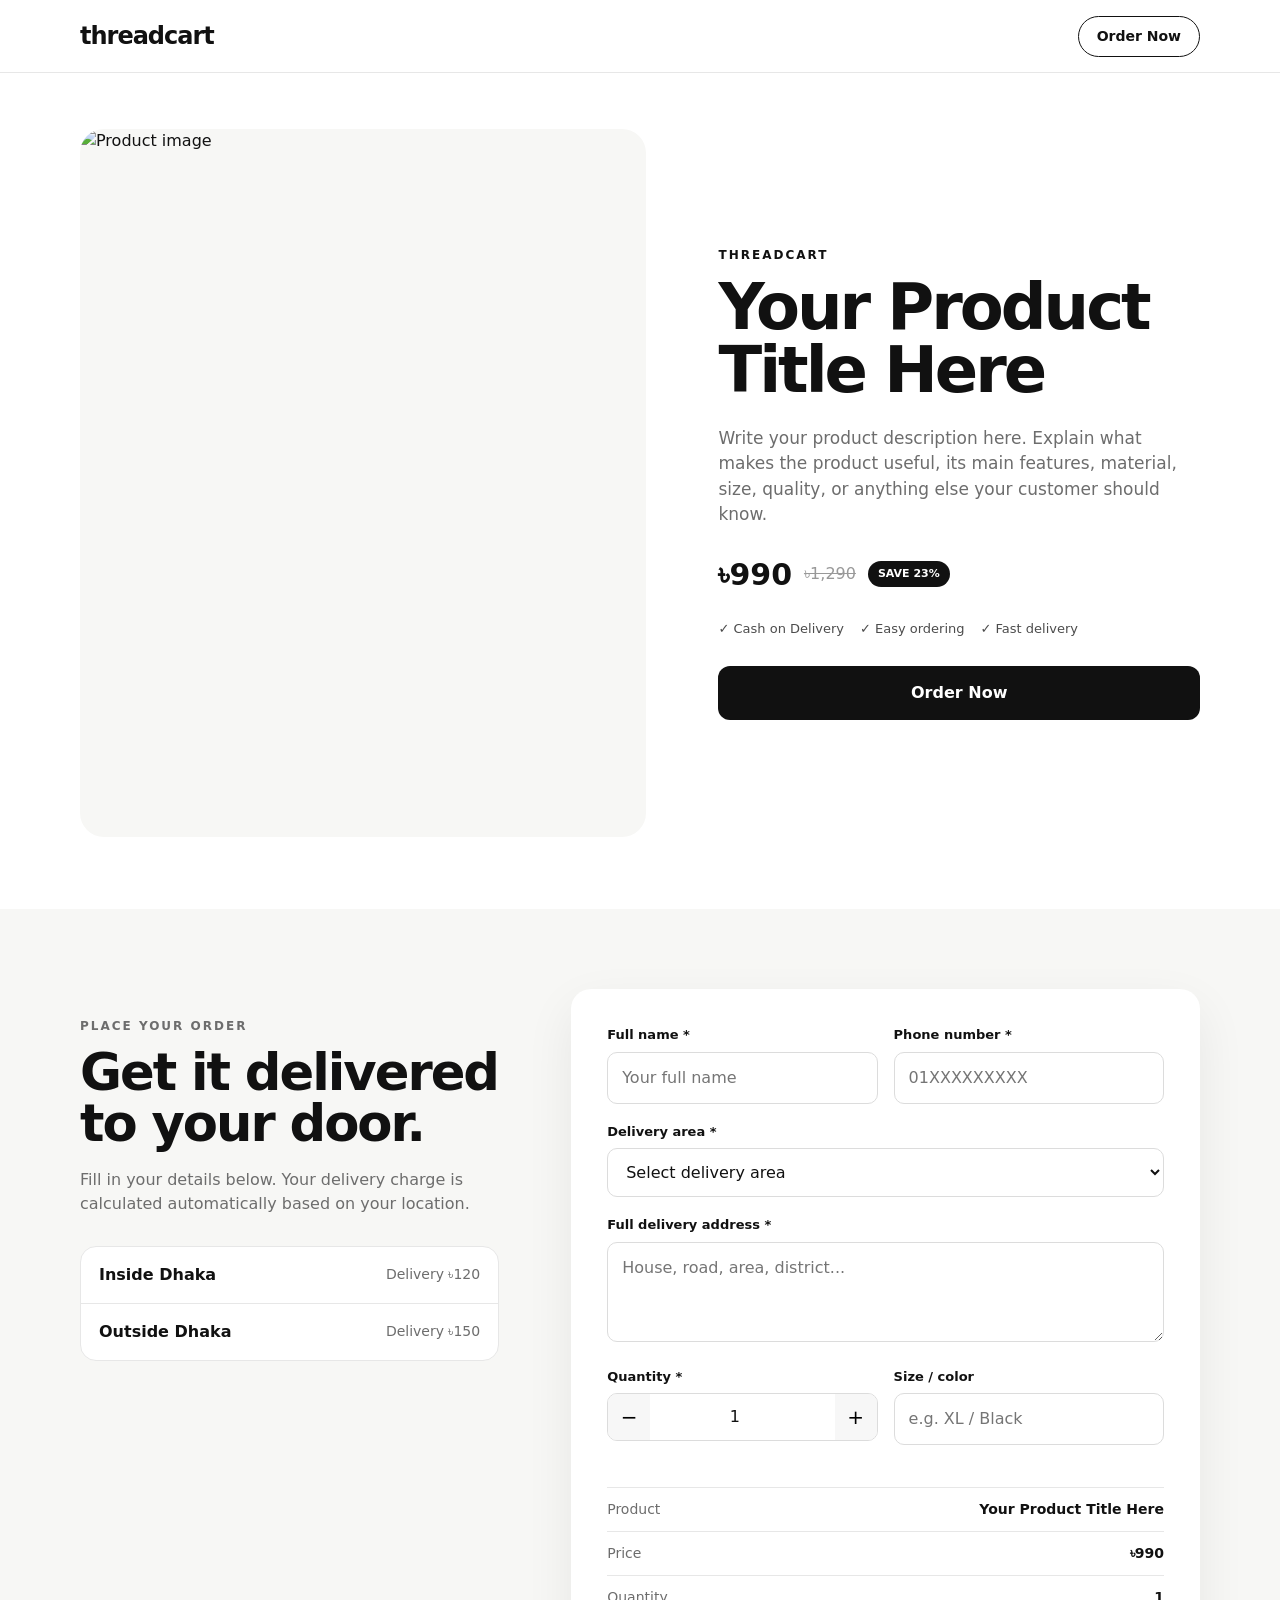
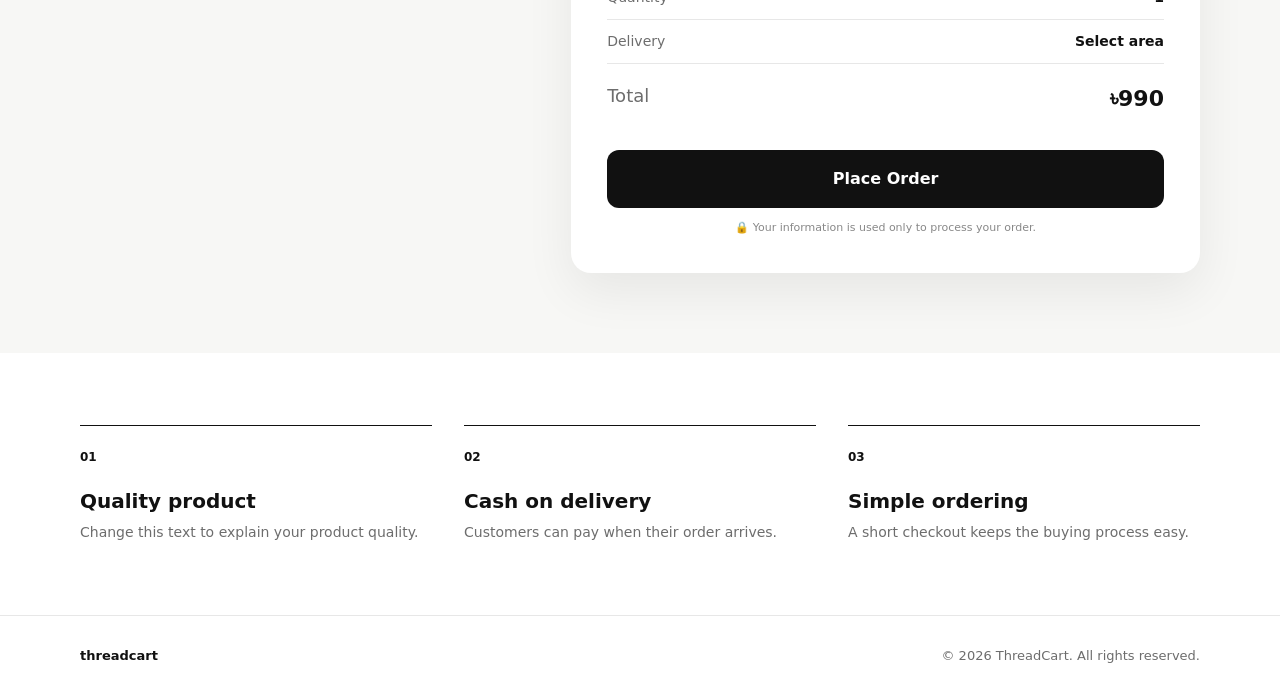
==== index.html @ 8a4804e3 "Add files via upload" ====
<!DOCTYPE html>
<html lang="en">
<head>
  <meta charset="UTF-8">
  <meta name="viewport" content="width=device-width, initial-scale=1.0">
  <meta name="description" content="ThreadCart - Order your favorite product online.">
  <title>ThreadCart | Product</title>
  <link rel="stylesheet" href="style.css">
</head>
<body>

  <!-- =========================
       THREADCART PRODUCT PAGE
       ========================= -->

  <header class="site-header">
    <div class="container header-inner">
      <a href="#" class="logo">threadcart</a>
      <a href="#order" class="header-order-btn">Order Now</a>
    </div>
  </header>

  <main>
    <!-- PRODUCT SECTION -->
    <section class="product-section">
      <div class="container product-grid">

        <div class="product-image-wrap">
          <!-- CHANGE PRODUCT IMAGE HERE -->
          <img
            src="https://placehold.co/900x1100/f3f3f3/222?text=Your+Product"
            alt="Product image"
            class="product-image"
          >
        </div>

        <div class="product-info">

          <!-- =========================================
               CHANGE PRODUCT TITLE HERE
               ========================================= -->
          <p class="eyebrow">THREADCART</p>
          <h1 id="productTitle">Your Product Title Here</h1>

          <!-- =========================================
               CHANGE PRODUCT DESCRIPTION HERE
               ========================================= -->
          <div class="product-description">
            <p id="productDescription">
              Write your product description here. Explain what makes the
              product useful, its main features, material, size, quality,
              or anything else your customer should know.
            </p>
          </div>

          <!-- CHANGE PRODUCT PRICE HERE -->
          <div class="price-row">
            <span class="price" id="productPrice" data-price="990">৳990</span>
            <span class="old-price">৳1,290</span>
            <span class="discount">SAVE 23%</span>
          </div>

          <div class="trust-row">
            <span>✓ Cash on Delivery</span>
            <span>✓ Easy ordering</span>
            <span>✓ Fast delivery</span>
          </div>

          <a href="#order" class="primary-btn">Order Now</a>
        </div>
      </div>
    </section>

    <!-- ORDER SECTION -->
    <section class="order-section" id="order">
      <div class="container order-layout">

        <div class="order-copy">
          <p class="eyebrow">PLACE YOUR ORDER</p>
          <h2>Get it delivered to your door.</h2>
          <p>
            Fill in your details below. Your delivery charge is calculated
            automatically based on your location.
          </p>

          <div class="delivery-card">
            <div>
              <strong>Inside Dhaka</strong>
              <span>Delivery ৳120</span>
            </div>
            <div>
              <strong>Outside Dhaka</strong>
              <span>Delivery ৳150</span>
            </div>
          </div>
        </div>

        <div class="order-card">
          <!--
            EMAIL SETUP:
            Replace YOUR_EMAIL_HERE with the email address where you want
            to receive orders.

            Example:
            https://formsubmit.co/yourname@example.com

            FormSubmit is used here so the site can work on GitHub Pages
            without your own backend.
          -->
          <form
            id="orderForm"
            action="https://formsubmit.co/mujahidmahfuj1@gmail.com"
            method="POST"
          >

            <input type="hidden" name="_subject" value="New ThreadCart Order">
            <input type="hidden" name="_template" value="table">
            <input type="hidden" name="_captcha" value="true">
            <input type="hidden" name="_next" value="https://YOUR-GITHUB-USERNAME.github.io/YOUR-REPOSITORY/order-success.html">

            <!-- These hidden fields are filled by JavaScript -->
            <input type="hidden" name="Product" id="emailProduct">
            <input type="hidden" name="Unit Price" id="emailUnitPrice">
            <input type="hidden" name="Quantity" id="emailQuantity">
            <input type="hidden" name="Delivery Area" id="emailArea">
            <input type="hidden" name="Delivery Charge" id="emailDelivery">
            <input type="hidden" name="Total Amount" id="emailTotal">

            <div class="form-row">
              <div class="field">
                <label for="name">Full name *</label>
                <input type="text" id="name" name="Customer Name" placeholder="Your full name" required>
              </div>

              <div class="field">
                <label for="phone">Phone number *</label>
                <input
                  type="tel"
                  id="phone"
                  name="Phone"
                  placeholder="01XXXXXXXXX"
                  inputmode="numeric"
                  required
                >
              </div>
            </div>

            <div class="field">
              <label for="area">Delivery area *</label>
              <select id="area" name="Location" required>
                <option value="">Select delivery area</option>
                <option value="Inside Dhaka" data-charge="120">Inside Dhaka — ৳120</option>
                <option value="Outside Dhaka" data-charge="150">Outside Dhaka — ৳150</option>
              </select>
            </div>

            <div class="field">
              <label for="address">Full delivery address *</label>
              <textarea
                id="address"
                name="Delivery Address"
                rows="3"
                placeholder="House, road, area, district..."
                required
              ></textarea>
            </div>

            <div class="form-row">
              <div class="field">
                <label for="quantity">Quantity *</label>
                <div class="quantity-control">
                  <button type="button" id="minusBtn" aria-label="Decrease quantity">−</button>
                  <input type="number" id="quantity" name="Quantity Input" value="1" min="1" max="20" readonly>
                  <button type="button" id="plusBtn" aria-label="Increase quantity">+</button>
                </div>
              </div>

              <div class="field">
                <label for="variant">Size / color</label>
                <input
                  type="text"
                  id="variant"
                  name="Size or Color"
                  placeholder="e.g. XL / Black"
                >
              </div>
            </div>

            <div class="summary">
              <div><span>Product</span><strong id="summaryProduct">Your Product Title Here</strong></div>
              <div><span>Price</span><strong id="summaryPrice">৳990</strong></div>
              <div><span>Quantity</span><strong id="summaryQuantity">1</strong></div>
              <div><span>Delivery</span><strong id="summaryDelivery">Select area</strong></div>
              <div class="total"><span>Total</span><strong id="summaryTotal">৳990</strong></div>
            </div>

            <button type="submit" class="submit-btn">Place Order</button>

            <p class="secure-note">🔒 Your information is used only to process your order.</p>
          </form>
        </div>
      </div>
    </section>

    <!-- FEATURES -->
    <section class="features-section">
      <div class="container features-grid">
        <div class="feature">
          <span>01</span>
          <h3>Quality product</h3>
          <p>Change this text to explain your product quality.</p>
        </div>
        <div class="feature">
          <span>02</span>
          <h3>Cash on delivery</h3>
          <p>Customers can pay when their order arrives.</p>
        </div>
        <div class="feature">
          <span>03</span>
          <h3>Simple ordering</h3>
          <p>A short checkout keeps the buying process easy.</p>
        </div>
      </div>
    </section>
  </main>

  <footer>
    <div class="container footer-inner">
      <strong>threadcart</strong>
      <span>© <span id="year"></span> ThreadCart. All rights reserved.</span>
    </div>
  </footer>

  <script src="script.js"></script>
</body>
</html>
---- style.css ----
/* ==============================
   THREADCART
   Main stylesheet
   ============================== */

:root {
  --ink: #111111;
  --muted: #6d6d6d;
  --line: #e7e7e7;
  --soft: #f7f7f5;
  --white: #ffffff;
  --accent: #111111;
  --radius: 16px;
  --shadow: 0 18px 50px rgba(0, 0, 0, 0.07);
}

* {
  box-sizing: border-box;
}

html {
  scroll-behavior: smooth;
}

body {
  margin: 0;
  font-family: Inter, ui-sans-serif, system-ui, -apple-system, BlinkMacSystemFont, "Segoe UI", sans-serif;
  color: var(--ink);
  background: var(--white);
  line-height: 1.5;
}

img {
  max-width: 100%;
  display: block;
}

button,
input,
select,
textarea {
  font: inherit;
}

button,
a {
  -webkit-tap-highlight-color: transparent;
}

a {
  color: inherit;
  text-decoration: none;
}

.container {
  width: min(1120px, calc(100% - 40px));
  margin: 0 auto;
}

/* Header */

.site-header {
  border-bottom: 1px solid var(--line);
  background: rgba(255, 255, 255, 0.96);
  position: sticky;
  top: 0;
  z-index: 20;
  backdrop-filter: blur(12px);
}

.header-inner {
  height: 72px;
  display: flex;
  align-items: center;
  justify-content: space-between;
}

.logo {
  font-size: 24px;
  font-weight: 800;
  letter-spacing: -1px;
}

.header-order-btn {
  border: 1px solid var(--ink);
  border-radius: 999px;
  padding: 9px 18px;
  font-size: 14px;
  font-weight: 700;
}

/* Product */

.product-section {
  padding: 56px 0 72px;
}

.product-grid {
  display: grid;
  grid-template-columns: minmax(0, 1fr) minmax(0, 0.85fr);
  gap: 72px;
  align-items: center;
}

.product-image-wrap {
  background: var(--soft);
  border-radius: 24px;
  overflow: hidden;
  aspect-ratio: 4 / 5;
}

.product-image {
  width: 100%;
  height: 100%;
  object-fit: cover;
}

.product-info {
  max-width: 510px;
}

.eyebrow {
  margin: 0 0 12px;
  font-size: 12px;
  font-weight: 800;
  letter-spacing: 2px;
}

h1 {
  font-size: clamp(40px, 5vw, 68px);
  line-height: 0.98;
  letter-spacing: -3px;
  margin: 0 0 24px;
}

.product-description {
  color: var(--muted);
  font-size: 17px;
  max-width: 480px;
  margin-bottom: 24px;
}

.product-description p {
  margin: 0;
}

.price-row {
  display: flex;
  align-items: center;
  gap: 12px;
  flex-wrap: wrap;
  margin-bottom: 22px;
}

.price {
  font-size: 30px;
  font-weight: 800;
}

.old-price {
  color: #999;
  text-decoration: line-through;
}

.discount {
  background: #111;
  color: white;
  border-radius: 999px;
  padding: 5px 10px;
  font-size: 11px;
  font-weight: 800;
}

.trust-row {
  display: flex;
  flex-wrap: wrap;
  gap: 8px 16px;
  color: #4c4c4c;
  font-size: 13px;
  margin-bottom: 28px;
}

.primary-btn,
.submit-btn {
  display: inline-flex;
  align-items: center;
  justify-content: center;
  border: 0;
  background: var(--ink);
  color: white;
  border-radius: 12px;
  min-height: 54px;
  padding: 0 28px;
  font-weight: 800;
  cursor: pointer;
  transition: transform 0.15s ease, opacity 0.15s ease;
}

.primary-btn:hover,
.submit-btn:hover {
  transform: translateY(-1px);
}

.primary-btn {
  width: 100%;
}

/* Order */

.order-section {
  background: var(--soft);
  padding: 80px 0;
}

.order-layout {
  display: grid;
  grid-template-columns: 0.8fr 1.2fr;
  gap: 72px;
  align-items: start;
}

.order-copy {
  padding-top: 28px;
}

.order-copy h2 {
  font-size: clamp(34px, 4vw, 52px);
  line-height: 1;
  letter-spacing: -2px;
  margin: 0 0 18px;
}

.order-copy > p {
  color: var(--muted);
  max-width: 430px;
}

.delivery-card {
  margin-top: 30px;
  border: 1px solid var(--line);
  background: white;
  border-radius: var(--radius);
  overflow: hidden;
}

.delivery-card > div {
  display: flex;
  align-items: center;
  justify-content: space-between;
  gap: 20px;
  padding: 16px 18px;
}

.delivery-card > div + div {
  border-top: 1px solid var(--line);
}

.delivery-card span {
  color: var(--muted);
  font-size: 14px;
}

.order-card {
  background: white;
  border-radius: 20px;
  padding: clamp(22px, 4vw, 36px);
  box-shadow: var(--shadow);
}

.form-row {
  display: grid;
  grid-template-columns: 1fr 1fr;
  gap: 16px;
}

.field {
  margin-bottom: 18px;
}

label {
  display: block;
  font-size: 13px;
  font-weight: 750;
  margin-bottom: 7px;
}

input,
select,
textarea {
  width: 100%;
  border: 1px solid #dcdcdc;
  background: #fff;
  border-radius: 10px;
  padding: 13px 14px;
  outline: none;
  color: var(--ink);
  transition: border-color 0.15s ease, box-shadow 0.15s ease;
}

input:focus,
select:focus,
textarea:focus {
  border-color: #111;
  box-shadow: 0 0 0 3px rgba(0, 0, 0, 0.06);
}

textarea {
  resize: vertical;
}

.quantity-control {
  display: grid;
  grid-template-columns: 42px 1fr 42px;
  height: 48px;
  border: 1px solid #dcdcdc;
  border-radius: 10px;
  overflow: hidden;
}

.quantity-control button {
  border: 0;
  background: #f7f7f7;
  cursor: pointer;
  font-size: 20px;
}

.quantity-control input {
  border: 0;
  border-radius: 0;
  text-align: center;
  padding: 8px;
  box-shadow: none;
}

.summary {
  margin: 24px 0;
  border-top: 1px solid var(--line);
}

.summary > div {
  display: flex;
  justify-content: space-between;
  gap: 20px;
  padding: 11px 0;
  border-bottom: 1px solid var(--line);
  font-size: 14px;
}

.summary span {
  color: var(--muted);
}

.summary strong {
  text-align: right;
}

.summary .total {
  padding-top: 16px;
  margin-top: 2px;
  font-size: 18px;
  border-bottom: 0;
}

.summary .total strong {
  font-size: 22px;
}

.submit-btn {
  width: 100%;
  min-height: 58px;
  font-size: 16px;
}

.secure-note {
  text-align: center;
  color: #888;
  font-size: 11px;
  margin: 12px 0 0;
}

/* Features */

.features-section {
  padding: 72px 0;
}

.features-grid {
  display: grid;
  grid-template-columns: repeat(3, 1fr);
  gap: 32px;
}

.feature {
  padding-top: 18px;
  border-top: 1px solid var(--ink);
}

.feature span {
  font-size: 12px;
  font-weight: 800;
}

.feature h3 {
  margin: 18px 0 6px;
  font-size: 20px;
}

.feature p {
  color: var(--muted);
  font-size: 14px;
  margin: 0;
}

/* Footer */

footer {
  border-top: 1px solid var(--line);
}

.footer-inner {
  min-height: 80px;
  display: flex;
  align-items: center;
  justify-content: space-between;
  gap: 20px;
  font-size: 13px;
}

.footer-inner span {
  color: var(--muted);
}

/* Mobile */

@media (max-width: 800px) {
  .container {
    width: min(100% - 28px, 600px);
  }

  .header-inner {
    height: 64px;
  }

  .product-section {
    padding: 22px 0 48px;
  }

  .product-grid,
  .order-layout {
    grid-template-columns: 1fr;
    gap: 34px;
  }

  .product-info {
    max-width: none;
  }

  h1 {
    letter-spacing: -2px;
  }

  .order-section {
    padding: 52px 0;
  }

  .order-copy {
    padding-top: 0;
  }

  .features-grid {
    grid-template-columns: 1fr;
    gap: 26px;
  }

  .footer-inner {
    flex-direction: column;
    justify-content: center;
    padding: 20px 0;
    text-align: center;
  }
}

@media (max-width: 520px) {
  .form-row {
    grid-template-columns: 1fr;
    gap: 0;
  }

  .header-order-btn {
    padding: 8px 14px;
  }

  .product-image-wrap {
    border-radius: 16px;
  }

  .order-card {
    border-radius: 16px;
  }
}
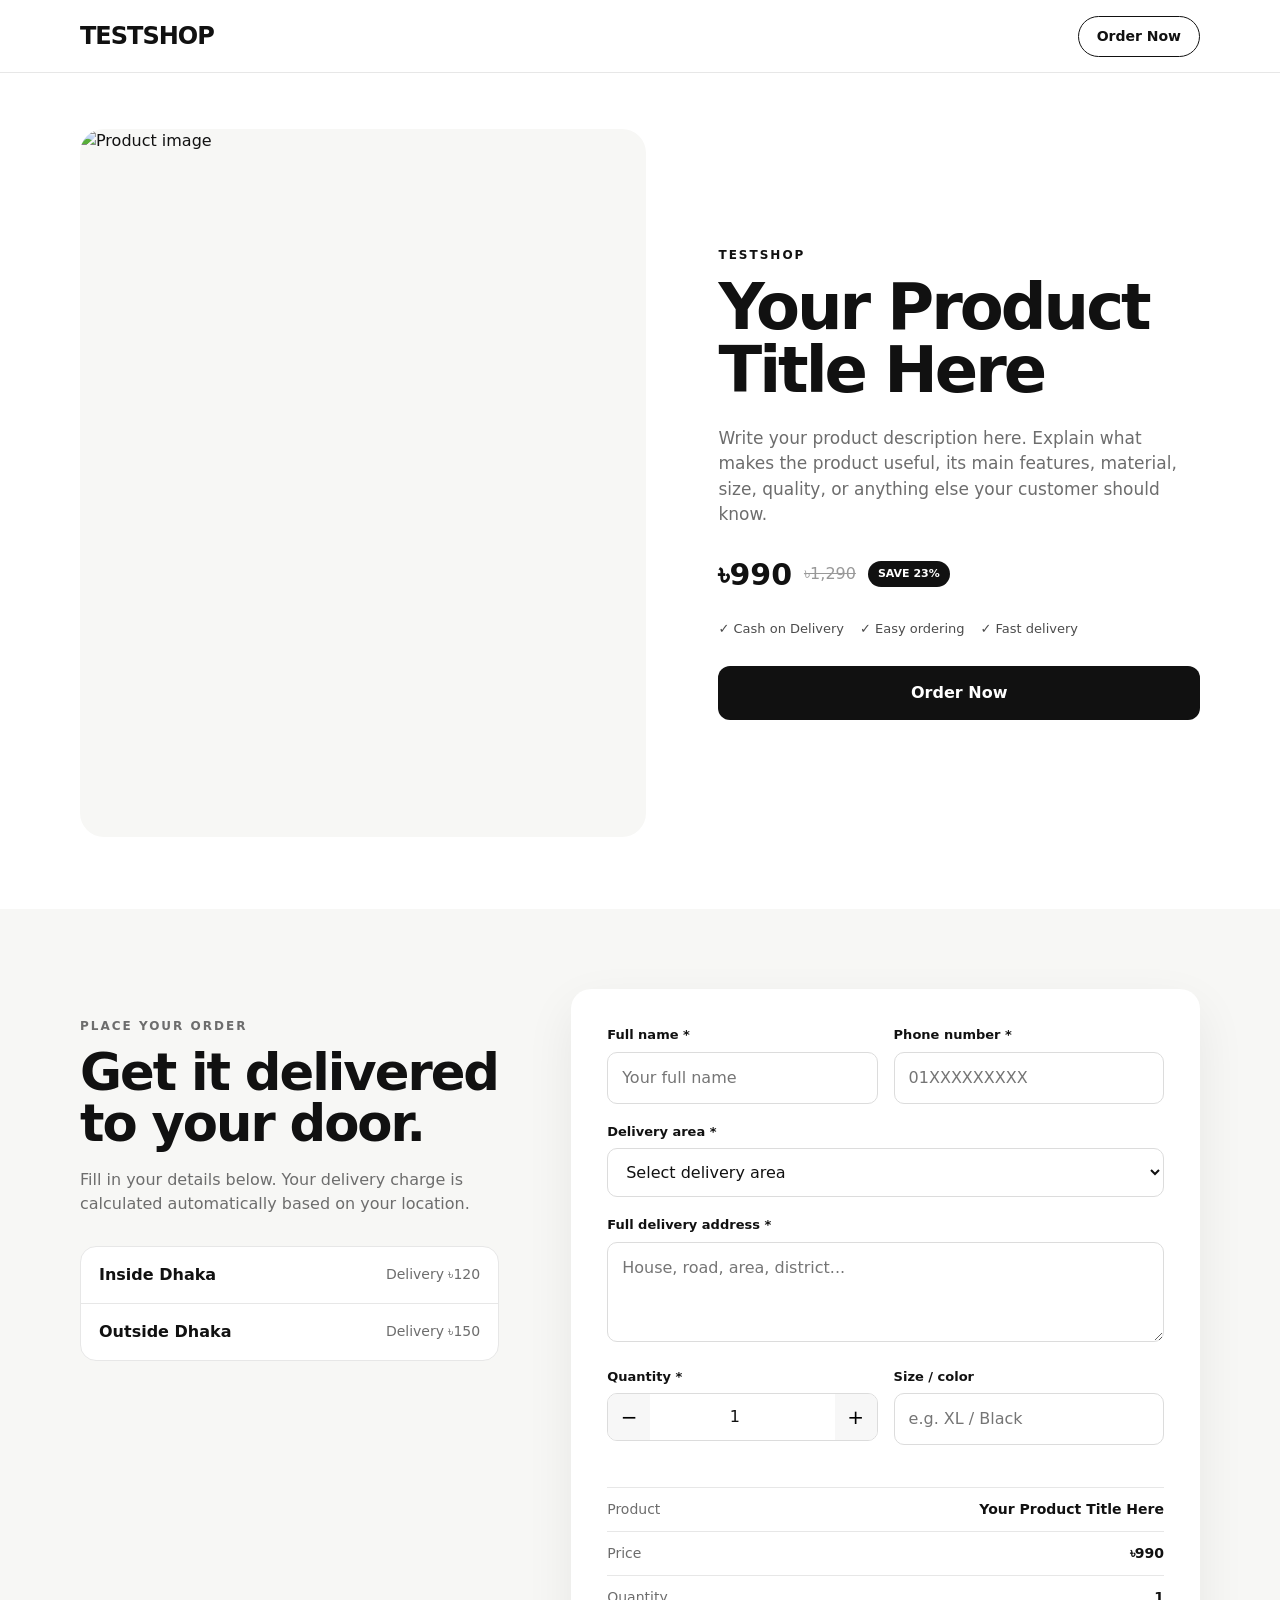
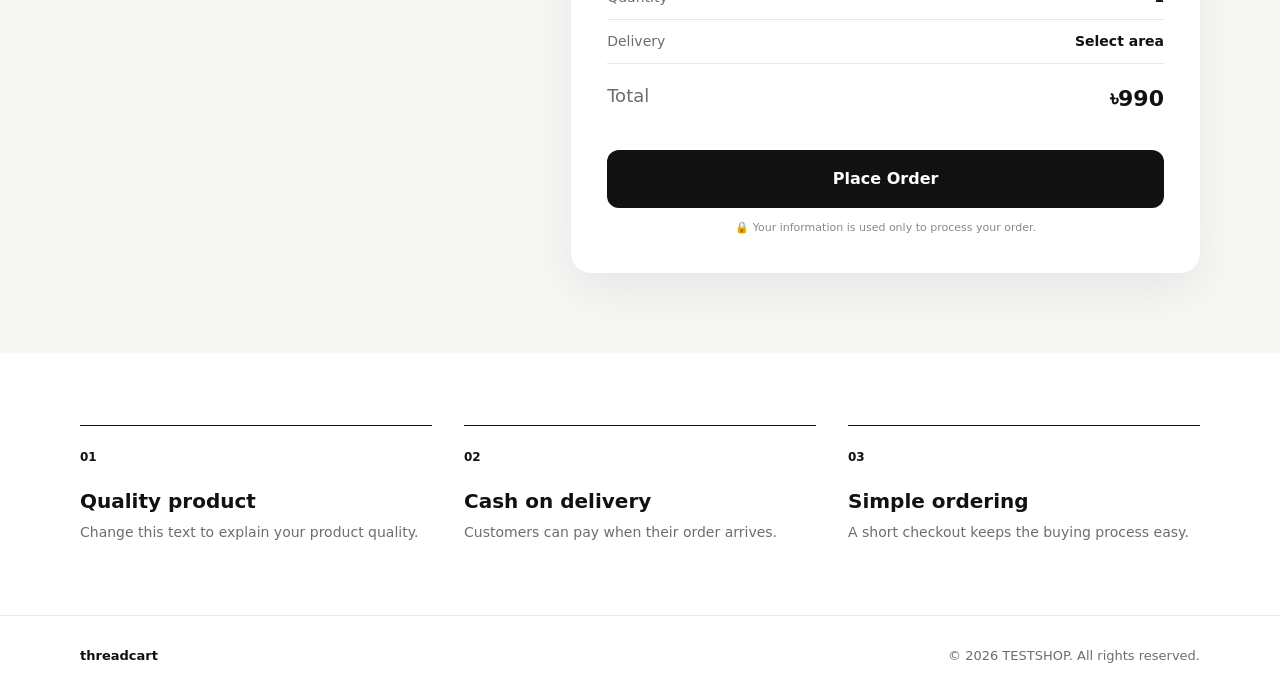
==== commit bde127ae: "Update index.html" ====
--- a/index.html
+++ b/index.html
@@ -4,7 +4,7 @@
   <meta charset="UTF-8">
   <meta name="viewport" content="width=device-width, initial-scale=1.0">
   <meta name="description" content="ThreadCart - Order your favorite product online.">
-  <title>ThreadCart | Product</title>
+  <title>TestShop</title>
   <link rel="stylesheet" href="style.css">
 </head>
 <body>
@@ -15,7 +15,7 @@
 
   <header class="site-header">
     <div class="container header-inner">
-      <a href="#" class="logo">threadcart</a>
+      <a href="#" class="logo">TESTSHOP</a>
       <a href="#order" class="header-order-btn">Order Now</a>
     </div>
   </header>
@@ -39,7 +39,7 @@
           <!-- =========================================
                CHANGE PRODUCT TITLE HERE
                ========================================= -->
-          <p class="eyebrow">THREADCART</p>
+          <p class="eyebrow">TESTSHOP</p>
           <h1 id="productTitle">Your Product Title Here</h1>
 
           <!-- =========================================
@@ -53,7 +53,7 @@
             </p>
           </div>
 
-          <!-- CHANGE PRODUCT PRICE HERE -->
+          <!-- PRODUCT PRICE -->
           <div class="price-row">
             <span class="price" id="productPrice" data-price="990">৳990</span>
             <span class="old-price">৳1,290</span>
@@ -109,14 +109,14 @@
           -->
           <form
             id="orderForm"
-            action="https://formsubmit.co/mujahidmahfuj1@gmail.com"
+            action="https://formsubmit.co/56cf74f81a86a8f8b62968dbfba03504"
             method="POST"
           >
 
             <input type="hidden" name="_subject" value="New ThreadCart Order">
             <input type="hidden" name="_template" value="table">
-            <input type="hidden" name="_captcha" value="true">
-            <input type="hidden" name="_next" value="https://YOUR-GITHUB-USERNAME.github.io/YOUR-REPOSITORY/order-success.html">
+            <input type="hidden" name="_next" value="https://mahfuz860.github.io/testproduct1/order-success.html">
+            <input type="hidden" name="_captcha" value="false">
 
             <!-- These hidden fields are filled by JavaScript -->
             <input type="hidden" name="Product" id="emailProduct">
@@ -227,7 +227,7 @@
   <footer>
     <div class="container footer-inner">
       <strong>threadcart</strong>
-      <span>© <span id="year"></span> ThreadCart. All rights reserved.</span>
+      <span>© <span id="year"></span> TESTSHOP. All rights reserved.</span>
     </div>
   </footer>
 
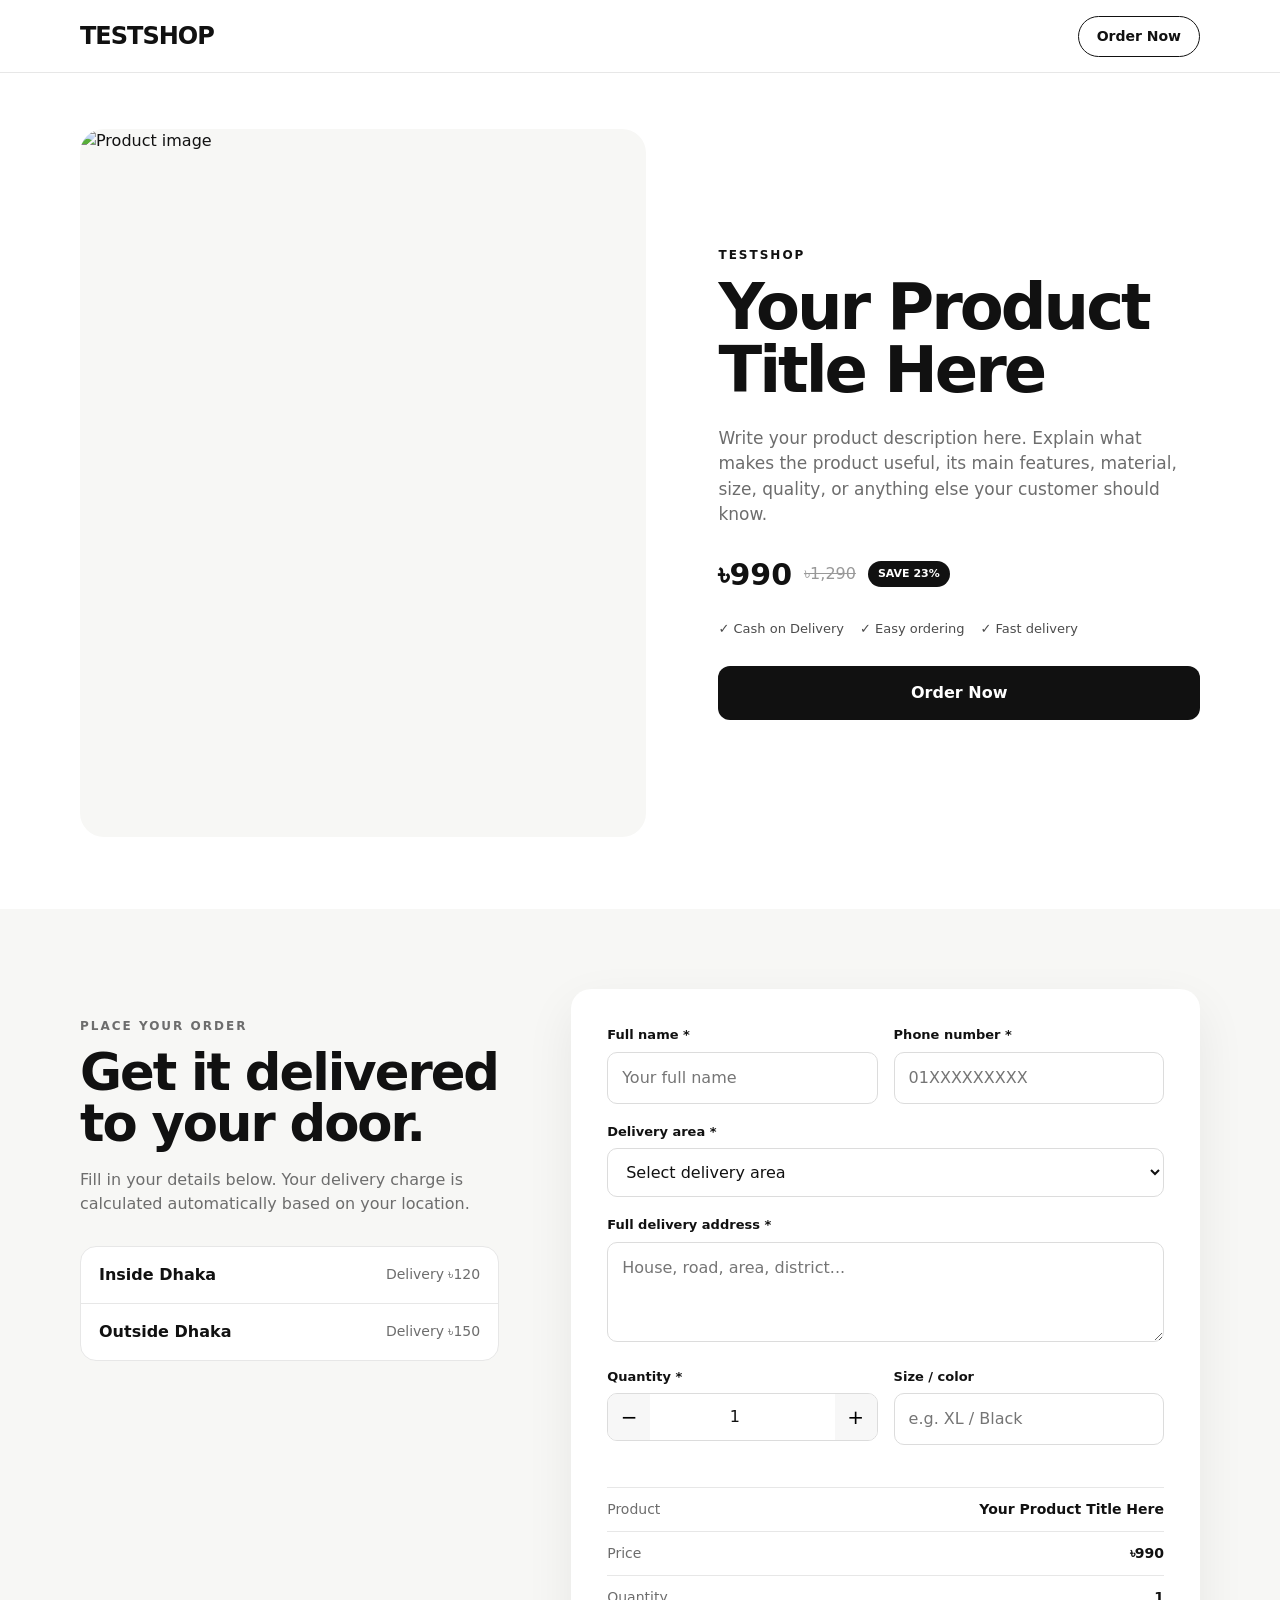
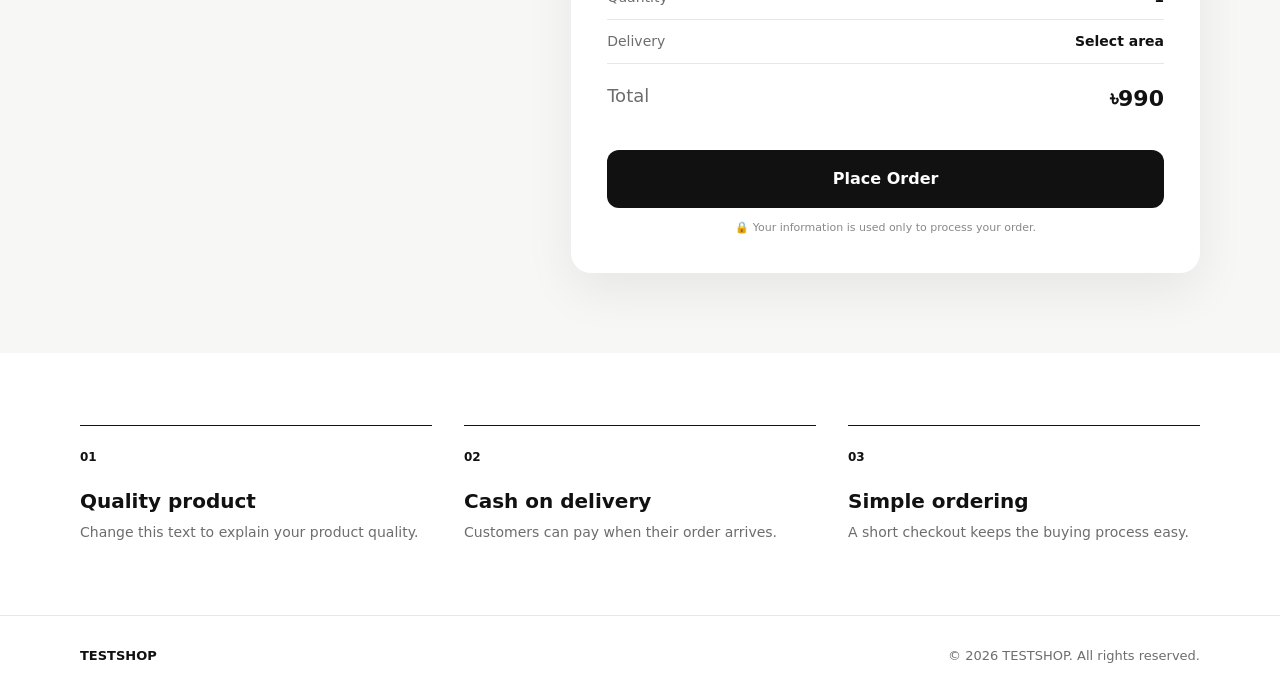
==== commit ea0b57fc: "Update index.html" ====
--- a/index.html
+++ b/index.html
@@ -9,9 +9,7 @@
 </head>
 <body>
 
-  <!-- =========================
-       THREADCART PRODUCT PAGE
-       ========================= -->
+  <!-- TESTSHOP PRODUCT PAGE -->
 
   <header class="site-header">
     <div class="container header-inner">
@@ -26,7 +24,7 @@
       <div class="container product-grid">
 
         <div class="product-image-wrap">
-          <!-- CHANGE PRODUCT IMAGE HERE -->
+          <!-- PRODUCT IMAGE HERE -->
           <img
             src="https://placehold.co/900x1100/f3f3f3/222?text=Your+Product"
             alt="Product image"
@@ -36,15 +34,11 @@
 
         <div class="product-info">
 
-          <!-- =========================================
-               CHANGE PRODUCT TITLE HERE
-               ========================================= -->
+          <!-- CHANGE PRODUCT TITLE HERE -->
           <p class="eyebrow">TESTSHOP</p>
           <h1 id="productTitle">Your Product Title Here</h1>
 
-          <!-- =========================================
-               CHANGE PRODUCT DESCRIPTION HERE
-               ========================================= -->
+          <!-- CHANGE PRODUCT DESCRIPTION HERE -->
           <div class="product-description">
             <p id="productDescription">
               Write your product description here. Explain what makes the
@@ -226,7 +220,7 @@
 
   <footer>
     <div class="container footer-inner">
-      <strong>threadcart</strong>
+      <strong>TESTSHOP</strong>
       <span>© <span id="year"></span> TESTSHOP. All rights reserved.</span>
     </div>
   </footer>
